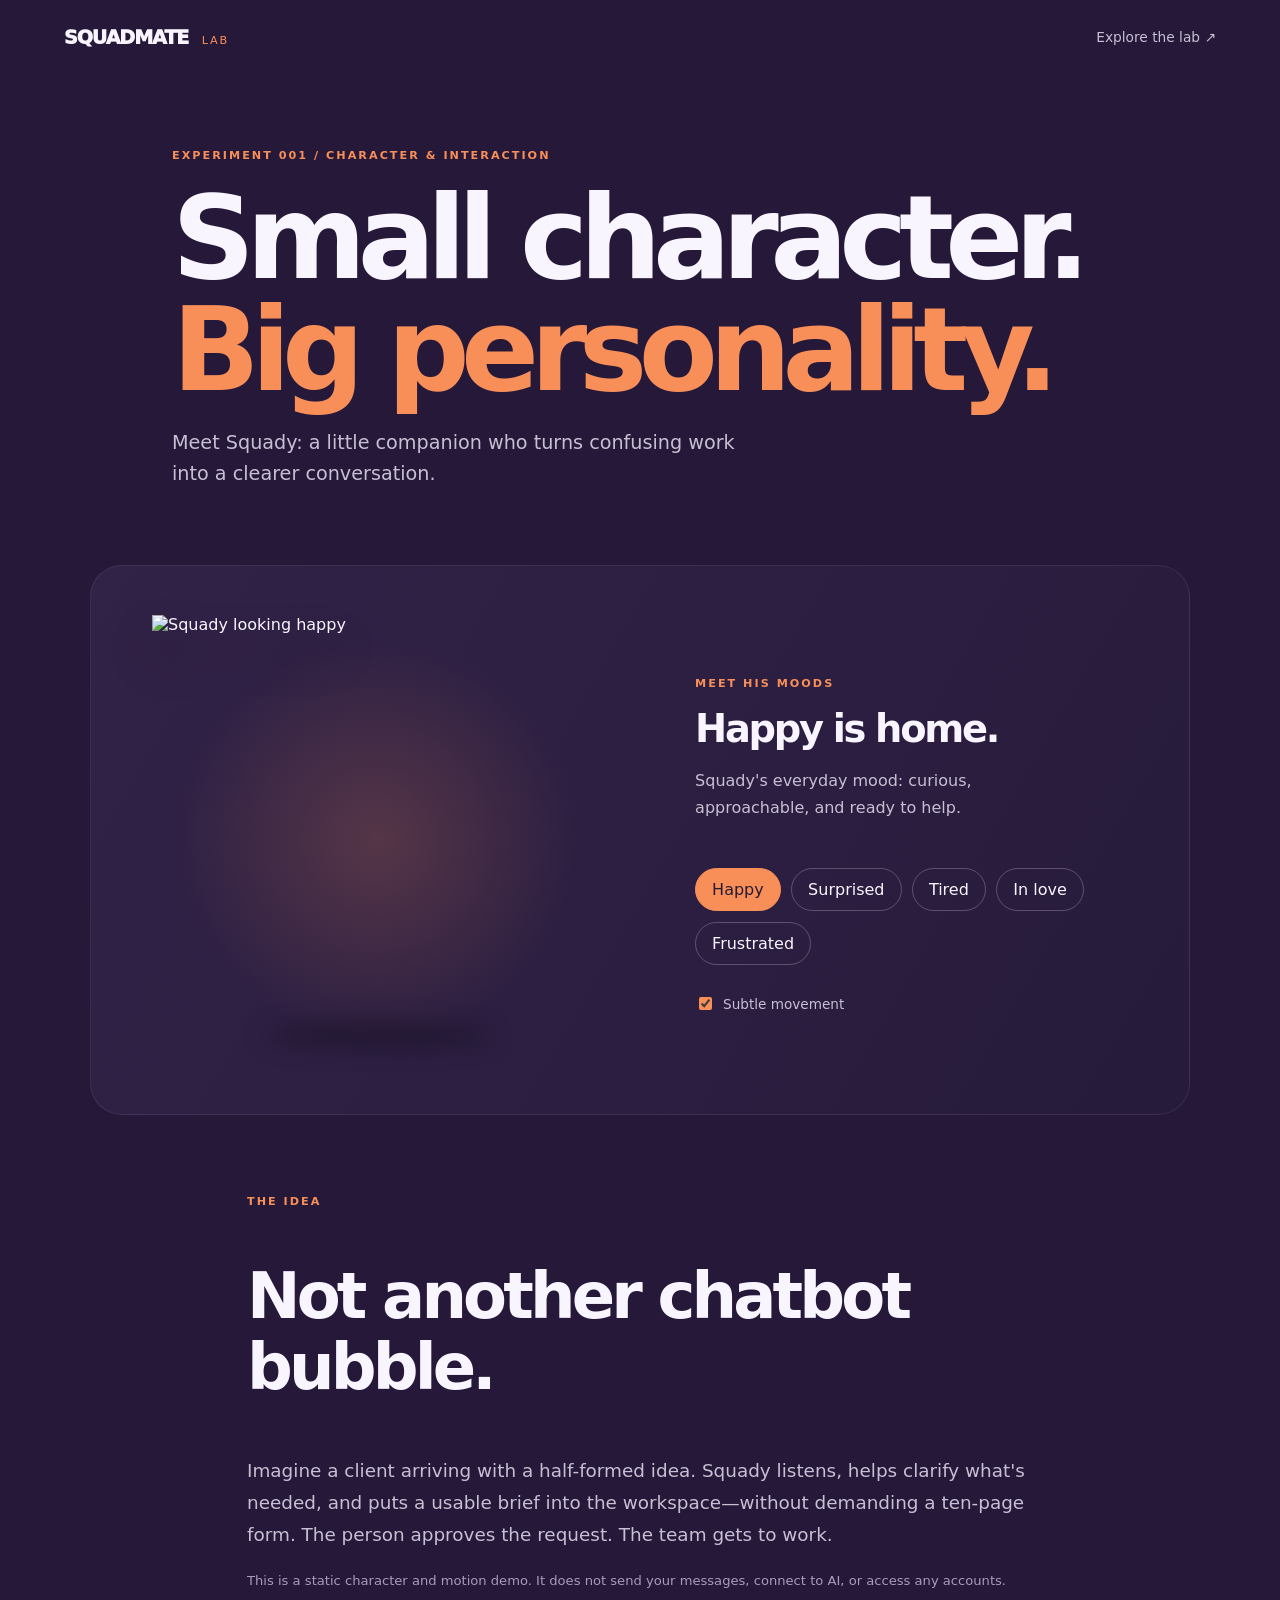
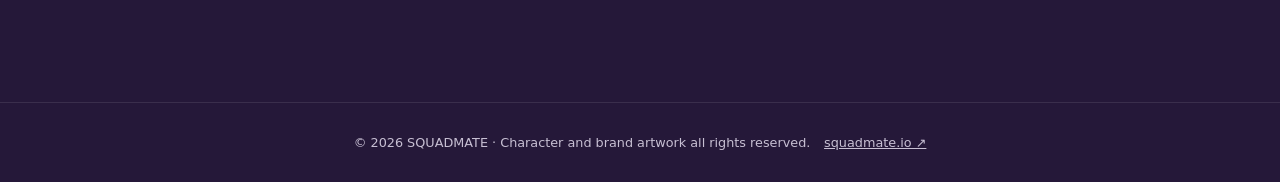
==== index.html @ f9e420e9 "Add files via upload" ====
<!doctype html>
<html lang="en">
<head>
  <meta charset="utf-8" />
  <meta name="viewport" content="width=device-width, initial-scale=1" />
  <meta name="theme-color" content="#251839" />
  <meta name="description" content="Meet Squady: a tiny companion for big ideas. A public interaction and character-mood experiment from SQUADMATE." />
  <title>Squady Lab · A tiny companion for big ideas</title>
  <link rel="stylesheet" href="styles.css" />
  <script src="main.js" defer></script>
</head>
<body>
  <header class="site-header"><a class="brand" href="https://squadmate.io" rel="noopener noreferrer">SQUADMATE <span>LAB</span></a><a class="back" href="https://github.com/itsevawolf/squady-lab">Explore the lab ↗</a></header>
  <main>
    <div class="intro"><p class="eyebrow">EXPERIMENT 001 / CHARACTER & INTERACTION</p><h1>Small character.<br><em>Big personality.</em></h1><p>Meet Squady: a little companion who turns confusing work into a clearer conversation.</p></div>
    <section class="showcase" aria-labelledby="mood-heading">
      <div class="scene"><div class="halo"></div><img id="squady" src="assets/squady-happy.webp" alt="Squady looking happy" width="480" height="480" /><div class="shadow"></div></div>
      <div class="controls"><p class="eyebrow">MEET HIS MOODS</p><h2 id="mood-heading">Happy is home.</h2><p id="mood-description">Squady's everyday mood: curious, approachable, and ready to help.</p>
        <div class="mood-buttons" role="group" aria-label="Choose Squady's mood">
          <button type="button" data-mood="happy" aria-pressed="true">Happy</button><button type="button" data-mood="surprised" aria-pressed="false">Surprised</button><button type="button" data-mood="tired" aria-pressed="false">Tired</button><button type="button" data-mood="in-love" aria-pressed="false">In love</button><button type="button" data-mood="frustrated" aria-pressed="false">Frustrated</button>
        </div>
        <label class="motion"><input id="motion-toggle" type="checkbox" checked /> Subtle movement</label>
      </div>
    </section>
    <section class="story"><p class="eyebrow">THE IDEA</p><h2>Not another chatbot bubble.</h2><p>Imagine a client arriving with a half-formed idea. Squady listens, helps clarify what's needed, and puts a usable brief into the workspace—without demanding a ten-page form. The person approves the request. The team gets to work.</p><p class="fineprint">This is a static character and motion demo. It does not send your messages, connect to AI, or access any accounts.</p></section>
  </main>
  <footer>© 2026 SQUADMATE · Character and brand artwork all rights reserved. <a href="https://squadmate.io">squadmate.io ↗</a></footer>
</body>
</html>
---- styles.css ----
:root{color-scheme:dark;--purple:#251839;--periwinkle:#6667ab;--orange:#f88f58;--ink:#f9f5ff;--soft:#c7bfd3}*{box-sizing:border-box}body{margin:0;background:var(--purple);color:var(--ink);font-family:Inter,ui-sans-serif,system-ui,-apple-system,BlinkMacSystemFont,"Segoe UI",sans-serif}a{color:inherit}button,input{font:inherit}.site-header{display:flex;align-items:center;justify-content:space-between;padding:1.6rem clamp(1.3rem,5vw,5.5rem);gap:1rem}.brand{font-size:1.2rem;font-weight:950;letter-spacing:-.06em;text-decoration:none}.brand span{font-weight:500;font-size:.7rem;letter-spacing:.16em;color:var(--orange);margin-left:.5rem}.back{font-size:.86rem;color:var(--soft);text-decoration:none}.intro{max-width:1000px;margin:auto;padding:4rem 2rem 3.5rem}.eyebrow{font-size:.7rem;letter-spacing:.18em;font-weight:800;color:var(--orange)}h1{font-size:clamp(3.3rem,9vw,7.2rem);line-height:.98;letter-spacing:-.075em;margin:1.2rem 0}h1 em{font-style:normal;color:var(--orange)}.intro>p:last-child{font-size:clamp(1rem,2vw,1.2rem);max-width:590px;line-height:1.65;color:var(--soft)}.showcase{max-width:1100px;margin:0 auto 5rem;padding:1.5rem 2rem;display:grid;grid-template-columns:1.1fr 1fr;align-items:center;gap:4rem;background:linear-gradient(120deg,#312247,#271b3b);border:1px solid #ffffff14;border-radius:32px}.scene{position:relative;min-height:500px;display:grid;place-items:center;isolation:isolate}.halo{position:absolute;width:min(80%,460px);aspect-ratio:1;border-radius:50%;background:radial-gradient(circle,#f88f5832,transparent 70%)}.scene img{position:relative;width:min(100%,450px);height:auto;object-fit:contain;animation:float 5s ease-in-out infinite;filter:drop-shadow(0 25px 22px #0005)}.scene .shadow{position:absolute;bottom:9%;width:45%;height:20px;border-radius:50%;background:#0005;filter:blur(12px);z-index:-1}.controls{padding:1rem 1rem 1rem 0}.controls h2{font-size:clamp(2.1rem,3vw,3.5rem);letter-spacing:-.06em;margin:1rem 0}.controls>p:nth-of-type(2){line-height:1.7;color:var(--soft);max-width:390px;min-height:4.5rem}.mood-buttons{display:flex;flex-wrap:wrap;gap:.65rem;margin:1.8rem 0}.mood-buttons button{border:1px solid #aaa0ba66;background:transparent;border-radius:100px;padding:.7rem 1rem;color:var(--ink);cursor:pointer}.mood-buttons button:hover,.mood-buttons button[aria-pressed=true]{background:var(--orange);border-color:var(--orange);color:#261a32}.mood-buttons button:focus-visible,.motion input:focus-visible,a:focus-visible{outline:3px solid var(--orange);outline-offset:3px}.motion{font-size:.85rem;color:var(--soft);display:inline-flex;align-items:center;gap:.5rem;cursor:pointer}.motion input{accent-color:var(--orange)}.story{max-width:850px;margin:0 auto;padding:0 2rem 6rem}.story h2{font-size:clamp(2.5rem,5vw,4rem);letter-spacing:-.06em;line-height:1.1}.story>p:not(.eyebrow){font-size:1.15rem;line-height:1.75;color:var(--soft)}.story p.fineprint{font-size:.82rem;color:#a79cba}footer{padding:2rem;text-align:center;border-top:1px solid #ffffff18;color:var(--soft);font-size:.8rem}footer a{margin-left:.6rem}@keyframes float{0%,100%{transform:translateY(0) rotate(-1deg)}50%{transform:translateY(-8px) rotate(1deg)}}body.motion-off .scene img{animation:none}@media(prefers-reduced-motion:reduce){.scene img{animation:none!important;transform:none!important}}@media(max-width:820px){.intro{padding-top:2rem}.showcase{margin:0 1rem 4rem;grid-template-columns:1fr;gap:0}.scene{min-height:340px}.scene img{max-height:340px}.controls{padding:1rem}.controls>p:nth-of-type(2){min-height:0}}
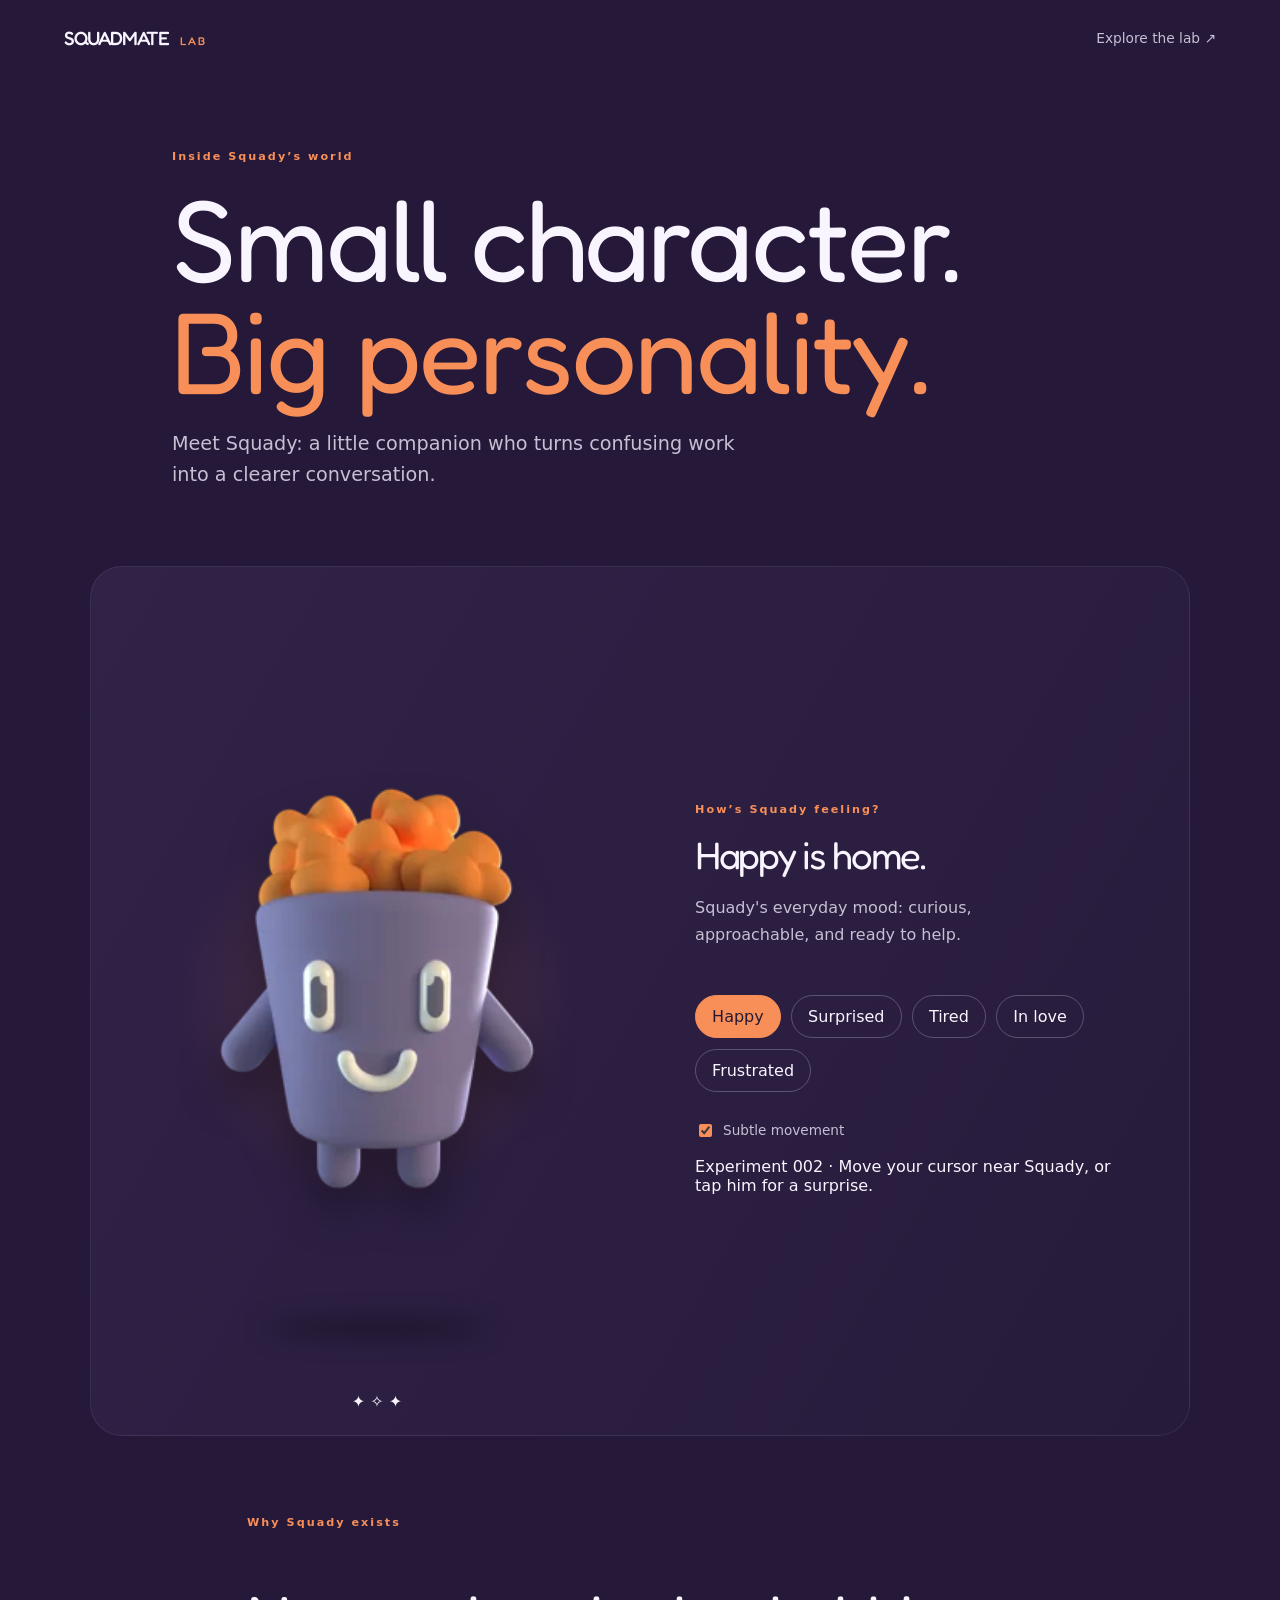
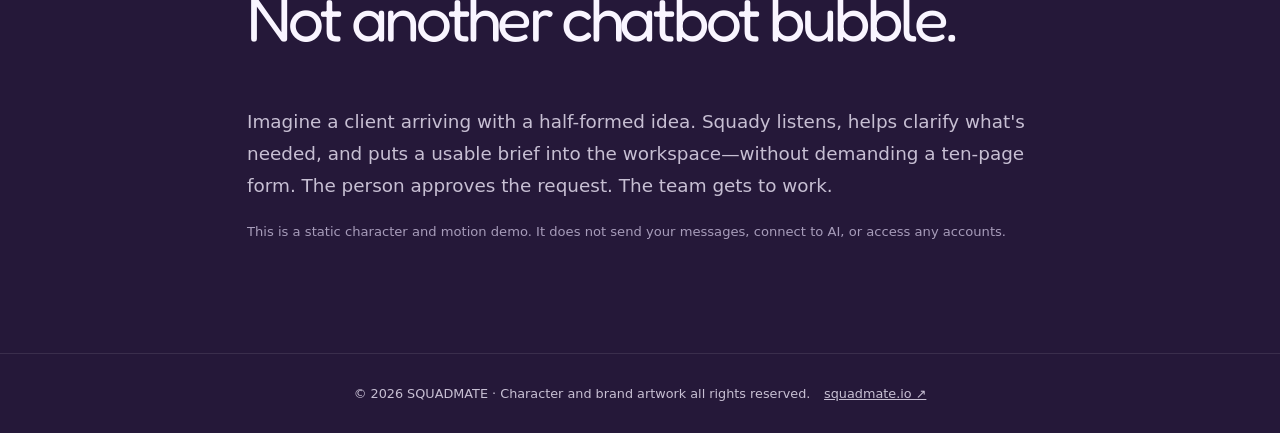
==== commit 989c737e: "Experiment 002 Squady Reacts: index.html" ====
--- a/index.html
+++ b/index.html
@@ -12,17 +12,17 @@
 <body>
   <header class="site-header"><a class="brand" href="https://squadmate.io" rel="noopener noreferrer">SQUADMATE <span>LAB</span></a><a class="back" href="https://github.com/itsevawolf/squady-lab">Explore the lab ↗</a></header>
   <main>
-    <div class="intro"><p class="eyebrow">EXPERIMENT 001 / CHARACTER & INTERACTION</p><h1>Small character.<br><em>Big personality.</em></h1><p>Meet Squady: a little companion who turns confusing work into a clearer conversation.</p></div>
+    <div class="intro"><p class="eyebrow">Inside Squady’s world</p><h1>Small character.<br><em>Big personality.</em></h1><p>Meet Squady: a little companion who turns confusing work into a clearer conversation.</p></div>
     <section class="showcase" aria-labelledby="mood-heading">
-      <div class="scene"><div class="halo"></div><img id="squady" src="assets/squady-happy.webp" alt="Squady looking happy" width="480" height="480" /><div class="shadow"></div></div>
-      <div class="controls"><p class="eyebrow">MEET HIS MOODS</p><h2 id="mood-heading">Happy is home.</h2><p id="mood-description">Squady's everyday mood: curious, approachable, and ready to help.</p>
+      <div class="scene" id="squady-scene"><div class="halo"></div><img id="squady" src="assets/squady-happy.webp" alt="Squady looking happy" width="480" height="480" /><div class="shadow"></div><div class="sparkles" aria-hidden="true">✦ ✧ ✦</div></div>
+      <div class="controls"><p class="eyebrow">How’s Squady feeling?</p><h2 id="mood-heading">Happy is home.</h2><p id="mood-description">Squady's everyday mood: curious, approachable, and ready to help.</p>
         <div class="mood-buttons" role="group" aria-label="Choose Squady's mood">
           <button type="button" data-mood="happy" aria-pressed="true">Happy</button><button type="button" data-mood="surprised" aria-pressed="false">Surprised</button><button type="button" data-mood="tired" aria-pressed="false">Tired</button><button type="button" data-mood="in-love" aria-pressed="false">In love</button><button type="button" data-mood="frustrated" aria-pressed="false">Frustrated</button>
         </div>
-        <label class="motion"><input id="motion-toggle" type="checkbox" checked /> Subtle movement</label>
+        <label class="motion"><input id="motion-toggle" type="checkbox" checked /> Subtle movement</label><p class="play-hint">Experiment 002 · Move your cursor near Squady, or tap him for a surprise.</p><p class="reaction-message" id="reaction-message" aria-live="polite"></p>
       </div>
     </section>
-    <section class="story"><p class="eyebrow">THE IDEA</p><h2>Not another chatbot bubble.</h2><p>Imagine a client arriving with a half-formed idea. Squady listens, helps clarify what's needed, and puts a usable brief into the workspace—without demanding a ten-page form. The person approves the request. The team gets to work.</p><p class="fineprint">This is a static character and motion demo. It does not send your messages, connect to AI, or access any accounts.</p></section>
+    <section class="story"><p class="eyebrow">Why Squady exists</p><h2>Not another chatbot bubble.</h2><p>Imagine a client arriving with a half-formed idea. Squady listens, helps clarify what's needed, and puts a usable brief into the workspace—without demanding a ten-page form. The person approves the request. The team gets to work.</p><p class="fineprint">This is a static character and motion demo. It does not send your messages, connect to AI, or access any accounts.</p></section>
   </main>
   <footer>© 2026 SQUADMATE · Character and brand artwork all rights reserved. <a href="https://squadmate.io">squadmate.io ↗</a></footer>
 </body>
--- a/styles.css
+++ b/styles.css
@@ -1 +1,14 @@
+@import url('https://fonts.googleapis.com/css2?family=DM+Sans:wght@400;500;600;700&family=Fredoka:wght@300;400;500;600&display=swap');
+
 :root{color-scheme:dark;--purple:#251839;--periwinkle:#6667ab;--orange:#f88f58;--ink:#f9f5ff;--soft:#c7bfd3}*{box-sizing:border-box}body{margin:0;background:var(--purple);color:var(--ink);font-family:Inter,ui-sans-serif,system-ui,-apple-system,BlinkMacSystemFont,"Segoe UI",sans-serif}a{color:inherit}button,input{font:inherit}.site-header{display:flex;align-items:center;justify-content:space-between;padding:1.6rem clamp(1.3rem,5vw,5.5rem);gap:1rem}.brand{font-size:1.2rem;font-weight:950;letter-spacing:-.06em;text-decoration:none}.brand span{font-weight:500;font-size:.7rem;letter-spacing:.16em;color:var(--orange);margin-left:.5rem}.back{font-size:.86rem;color:var(--soft);text-decoration:none}.intro{max-width:1000px;margin:auto;padding:4rem 2rem 3.5rem}.eyebrow{font-size:.7rem;letter-spacing:.18em;font-weight:800;color:var(--orange)}h1{font-size:clamp(3.3rem,9vw,7.2rem);line-height:.98;letter-spacing:-.075em;margin:1.2rem 0}h1 em{font-style:normal;color:var(--orange)}.intro>p:last-child{font-size:clamp(1rem,2vw,1.2rem);max-width:590px;line-height:1.65;color:var(--soft)}.showcase{max-width:1100px;margin:0 auto 5rem;padding:1.5rem 2rem;display:grid;grid-template-columns:1.1fr 1fr;align-items:center;gap:4rem;background:linear-gradient(120deg,#312247,#271b3b);border:1px solid #ffffff14;border-radius:32px}.scene{position:relative;min-height:500px;display:grid;place-items:center;isolation:isolate}.halo{position:absolute;width:min(80%,460px);aspect-ratio:1;border-radius:50%;background:radial-gradient(circle,#f88f5832,transparent 70%)}.scene img{position:relative;width:min(100%,450px);height:auto;object-fit:contain;animation:float 5s ease-in-out infinite;filter:drop-shadow(0 25px 22px #0005)}.scene .shadow{position:absolute;bottom:9%;width:45%;height:20px;border-radius:50%;background:#0005;filter:blur(12px);z-index:-1}.controls{padding:1rem 1rem 1rem 0}.controls h2{font-size:clamp(2.1rem,3vw,3.5rem);letter-spacing:-.06em;margin:1rem 0}.controls>p:nth-of-type(2){line-height:1.7;color:var(--soft);max-width:390px;min-height:4.5rem}.mood-buttons{display:flex;flex-wrap:wrap;gap:.65rem;margin:1.8rem 0}.mood-buttons button{border:1px solid #aaa0ba66;background:transparent;border-radius:100px;padding:.7rem 1rem;color:var(--ink);cursor:pointer}.mood-buttons button:hover,.mood-buttons button[aria-pressed=true]{background:var(--orange);border-color:var(--orange);color:#261a32}.mood-buttons button:focus-visible,.motion input:focus-visible,a:focus-visible{outline:3px solid var(--orange);outline-offset:3px}.motion{font-size:.85rem;color:var(--soft);display:inline-flex;align-items:center;gap:.5rem;cursor:pointer}.motion input{accent-color:var(--orange)}.story{max-width:850px;margin:0 auto;padding:0 2rem 6rem}.story h2{font-size:clamp(2.5rem,5vw,4rem);letter-spacing:-.06em;line-height:1.1}.story>p:not(.eyebrow){font-size:1.15rem;line-height:1.75;color:var(--soft)}.story p.fineprint{font-size:.82rem;color:#a79cba}footer{padding:2rem;text-align:center;border-top:1px solid #ffffff18;color:var(--soft);font-size:.8rem}footer a{margin-left:.6rem}@keyframes float{0%,100%{transform:translateY(0) rotate(-1deg)}50%{transform:translateY(-8px) rotate(1deg)}}body.motion-off .scene img{animation:none}@media(prefers-reduced-motion:reduce){.scene img{animation:none!important;transform:none!important}}@media(max-width:820px){.intro{padding-top:2rem}.showcase{margin:0 1rem 4rem;grid-template-columns:1fr;gap:0}.scene{min-height:340px}.scene img{max-height:340px}.controls{padding:1rem}.controls>p:nth-of-type(2){min-height:0}}
+
+h1, h2 {
+  font-family: 'Fredoka', sans-serif;
+  font-weight: 400;
+  letter-spacing: -0.02em;
+}
+
+.brand {
+  font-family: 'Fredoka', sans-serif;
+  font-weight: 500;
+}
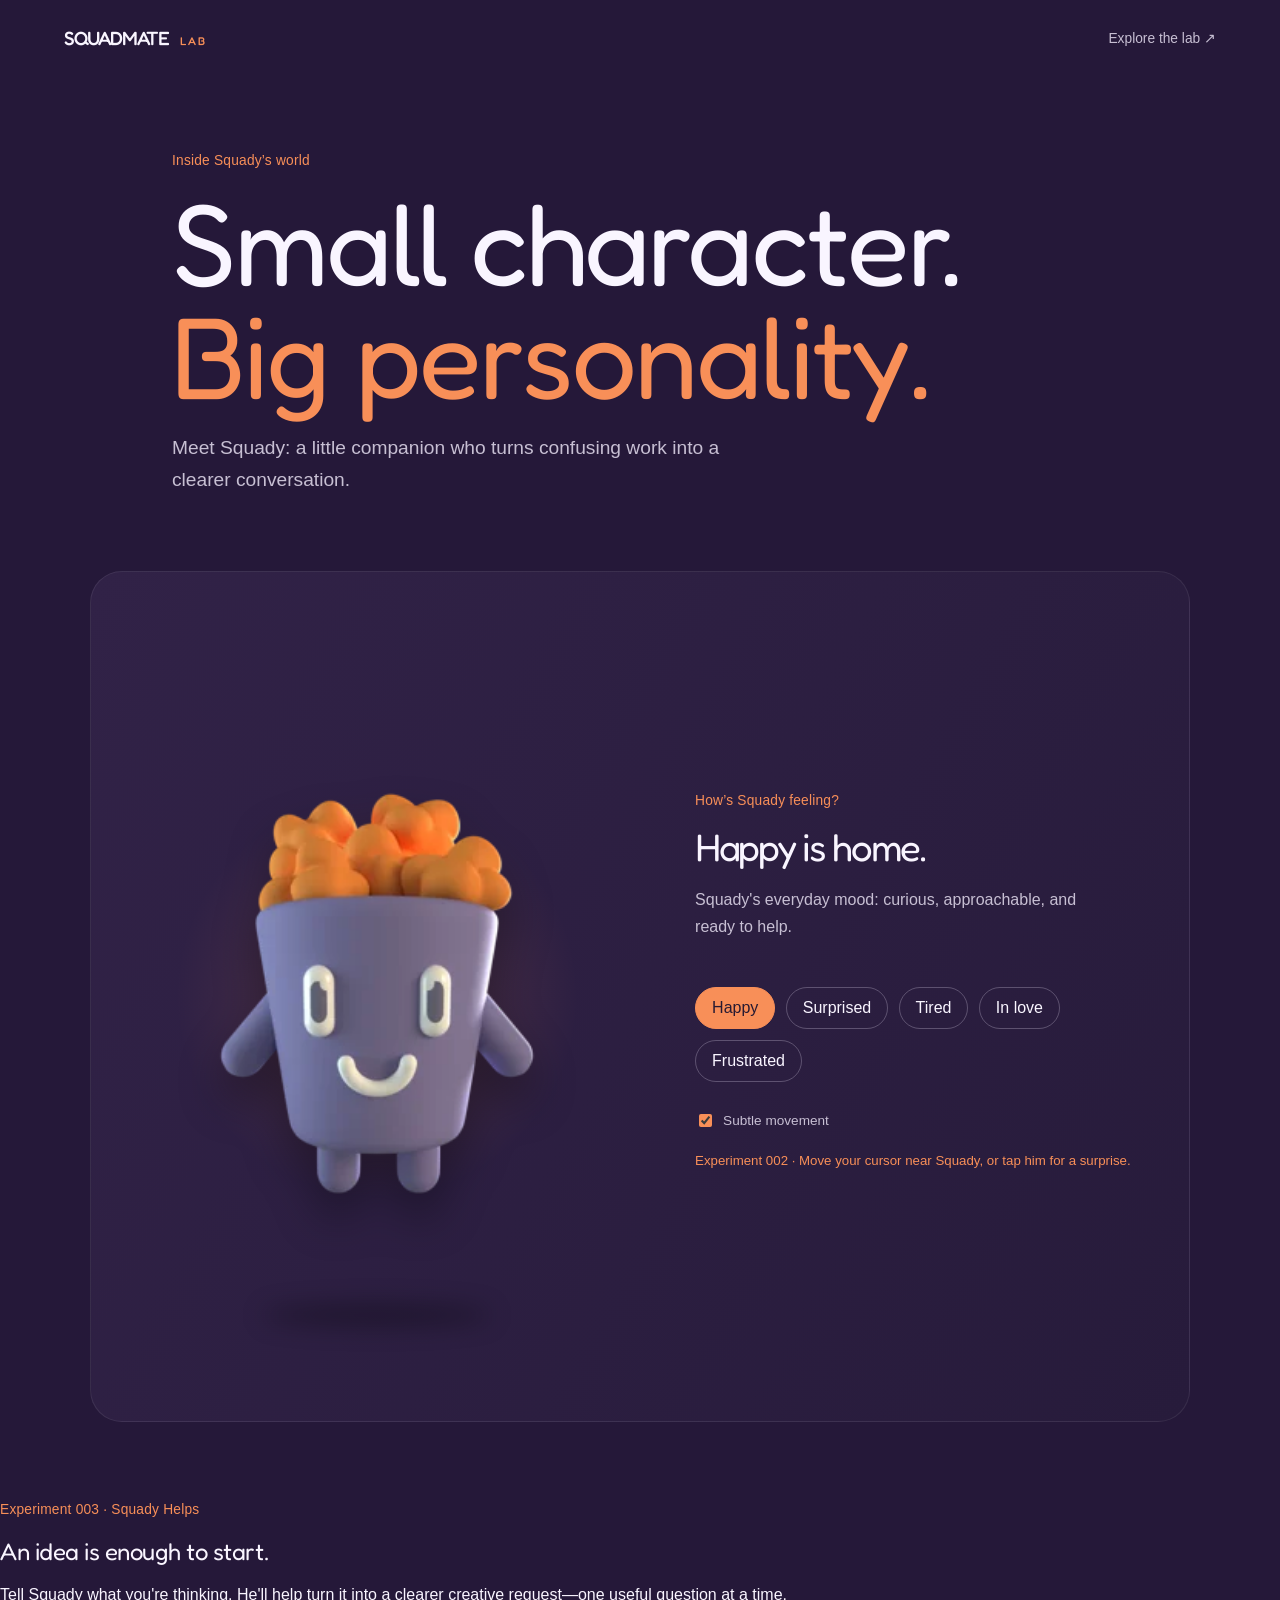
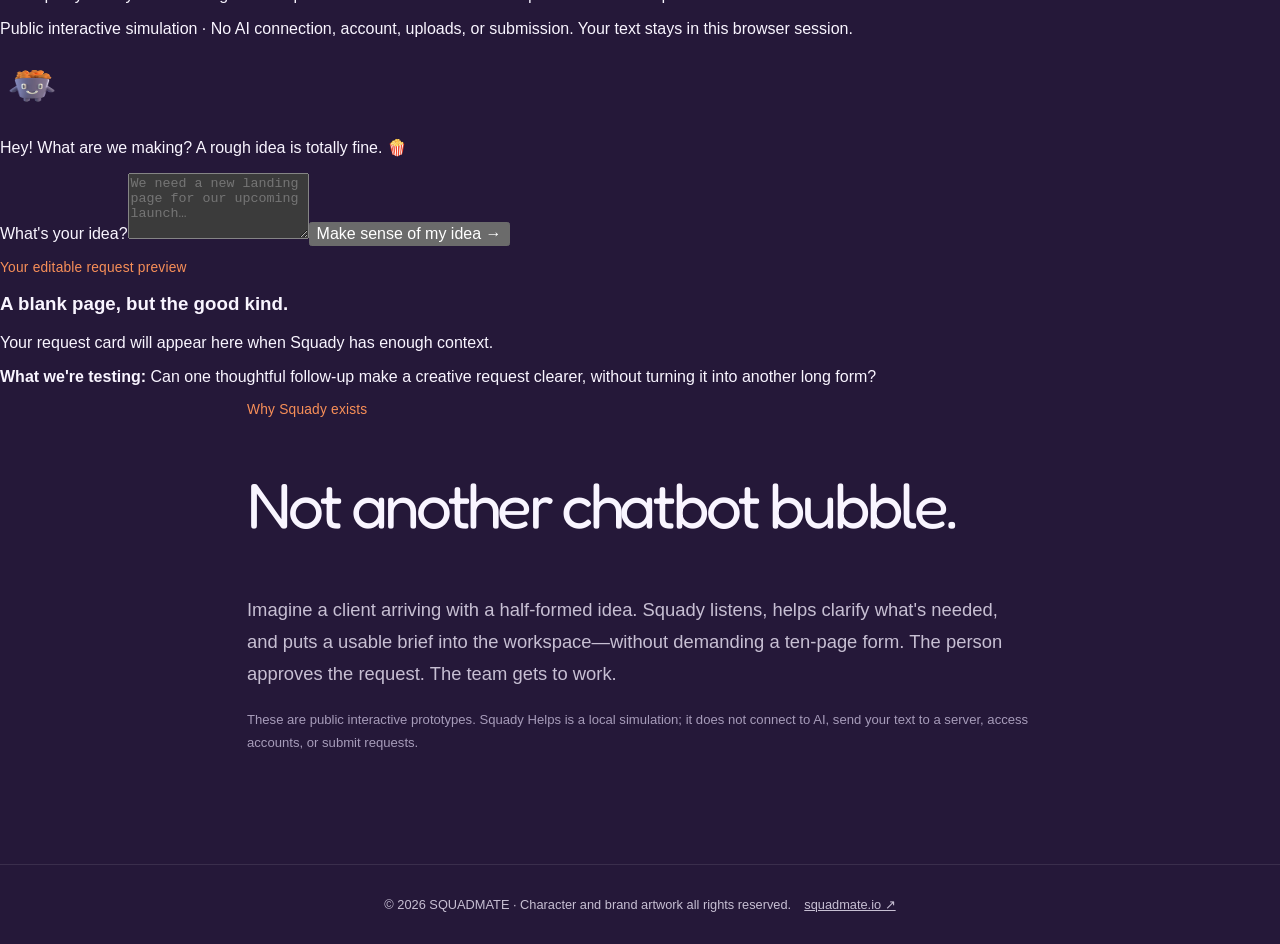
==== commit f85b9570: "Add Experiment 003 Squady Helps interactive local brief simulator" ====
--- a/index.html
+++ b/index.html
@@ -22,7 +22,16 @@
         <label class="motion"><input id="motion-toggle" type="checkbox" checked /> Subtle movement</label><p class="play-hint">Experiment 002 · Move your cursor near Squady, or tap him for a surprise.</p><p class="reaction-message" id="reaction-message" aria-live="polite"></p>
       </div>
     </section>
-    <section class="story"><p class="eyebrow">Why Squady exists</p><h2>Not another chatbot bubble.</h2><p>Imagine a client arriving with a half-formed idea. Squady listens, helps clarify what's needed, and puts a usable brief into the workspace—without demanding a ten-page form. The person approves the request. The team gets to work.</p><p class="fineprint">This is a static character and motion demo. It does not send your messages, connect to AI, or access any accounts.</p></section>
+<section class="brief-lab" id="squady-helps" aria-labelledby="brief-title">
+  <div class="brief-header"><p class="eyebrow">Experiment 003 · Squady Helps</p><h2 id="brief-title">An idea is enough to start.</h2><p>Tell Squady what you're thinking. He'll help turn it into a clearer creative request—one useful question at a time.</p><p class="demo-note">Public interactive simulation · No AI connection, account, uploads, or submission. Your text stays in this browser session.</p></div>
+  <div class="brief-layout"><div class="brief-chat"><div class="squady-message"><img src="assets/squady-happy.webp" width="64" height="64" alt="" /><p>Hey! What are we making? A rough idea is totally fine. 🍿</p></div>
+  <form id="idea-form"><label for="idea-input">What's your idea?</label><textarea id="idea-input" maxlength="800" rows="4" placeholder="We need a new landing page for our upcoming launch…" required></textarea><button class="primary-action" type="submit">Make sense of my idea →</button></form>
+  <div id="followup-step" hidden><div class="squady-message"><img src="assets/squady-surprised.webp" width="64" height="64" alt="" /><p id="followup-question"></p></div><form id="detail-form"><label for="detail-input">Your answer (optional)</label><textarea id="detail-input" maxlength="500" rows="3" placeholder="A little context goes a long way…"></textarea><button class="primary-action" type="submit">Preview my brief →</button></form></div>
+  <button id="reset-brief" class="reset-brief" type="button" hidden>↺ Start with a new idea</button></div>
+  <div class="brief-preview" aria-live="polite"><p class="eyebrow">Your editable request preview</p><div id="preview-empty"><h3>A blank page, but the good kind.</h3><p>Your request card will appear here when Squady has enough context.</p></div><form id="preview-form" hidden><label for="brief-name">Request title</label><input id="brief-name" maxlength="120" required /><label for="brief-type">Likely workstream</label><select id="brief-type"><option>Website / digital experience</option><option>Branding / identity</option><option>Creative / content</option><option>Growth / strategy</option><option>Other / let's figure it out</option></select><label for="brief-goal">What you're trying to do</label><textarea id="brief-goal" rows="4" maxlength="1200"></textarea><label for="brief-context">Helpful context</label><textarea id="brief-context" rows="3" maxlength="800"></textarea><div class="preview-status">Draft only · Not submitted · No credits charged</div><button class="secondary-action" id="copy-brief" type="button">Copy my draft</button><p id="copy-status" role="status"></p></form></div></div>
+  <p class="lab-learning"><strong>What we're testing:</strong> Can one thoughtful follow-up make a creative request clearer, without turning it into another long form?</p>
+</section>
+    <section class="story"><p class="eyebrow">Why Squady exists</p><h2>Not another chatbot bubble.</h2><p>Imagine a client arriving with a half-formed idea. Squady listens, helps clarify what's needed, and puts a usable brief into the workspace—without demanding a ten-page form. The person approves the request. The team gets to work.</p><p class="fineprint">These are public interactive prototypes. Squady Helps is a local simulation; it does not connect to AI, send your text to a server, access accounts, or submit requests.</p></section>
   </main>
   <footer>© 2026 SQUADMATE · Character and brand artwork all rights reserved. <a href="https://squadmate.io">squadmate.io ↗</a></footer>
 </body>
--- a/styles.css
+++ b/styles.css
@@ -12,3 +12,21 @@
   font-family: 'Fredoka', sans-serif;
   font-weight: 500;
 }
+
+/* Experiment 002 — lightweight interactive personality */
+body{font-family:'DM Sans',sans-serif}
+.eyebrow{font-family:'DM Sans',sans-serif;font-weight:400;letter-spacing:.015em;font-size:.86rem;text-transform:none}
+.scene{cursor:pointer;--look-x:0px;--look-y:0px}
+.scene:focus-visible{outline:3px solid var(--orange);outline-offset:-6px;border-radius:22px}
+.scene img{transform:translate(var(--look-x),var(--look-y));animation:drift 5s ease-in-out infinite;transition:transform .18s ease-out}
+.scene.celebrate img{animation:pop .55s ease-out}
+.sparkles{position:absolute;left:50%;top:10%;transform:translateX(-50%);color:var(--orange);font-size:1.9rem;letter-spacing:1.4rem;opacity:0;pointer-events:none}
+.scene.celebrate .sparkles{animation:twinkle .9s ease-out}
+.play-hint{font-size:.83rem!important;min-height:0!important;color:var(--orange)!important;margin-top:1.4rem}
+.reaction-message{font-size:1rem!important;min-height:1.5rem!important;color:var(--ink)!important;margin:.5rem 0}
+@keyframes drift{0%,100%{translate:0 0}50%{translate:0 -8px}}
+@keyframes pop{0%{scale:1}35%{scale:1.07}70%{scale:.97}100%{scale:1}}
+@keyframes twinkle{10%{opacity:0;translate:0 8px}45%{opacity:1;translate:0 -14px}100%{opacity:0;translate:0 -32px}}
+body.motion-off .scene img{animation:none!important;transform:none!important;translate:0 0}
+body.motion-off .scene .sparkles{animation:none!important}
+@media(prefers-reduced-motion:reduce){.scene img,.scene.celebrate img,.scene.celebrate .sparkles{animation:none!important;transition:none!important;transform:none!important;translate:0 0!important}}
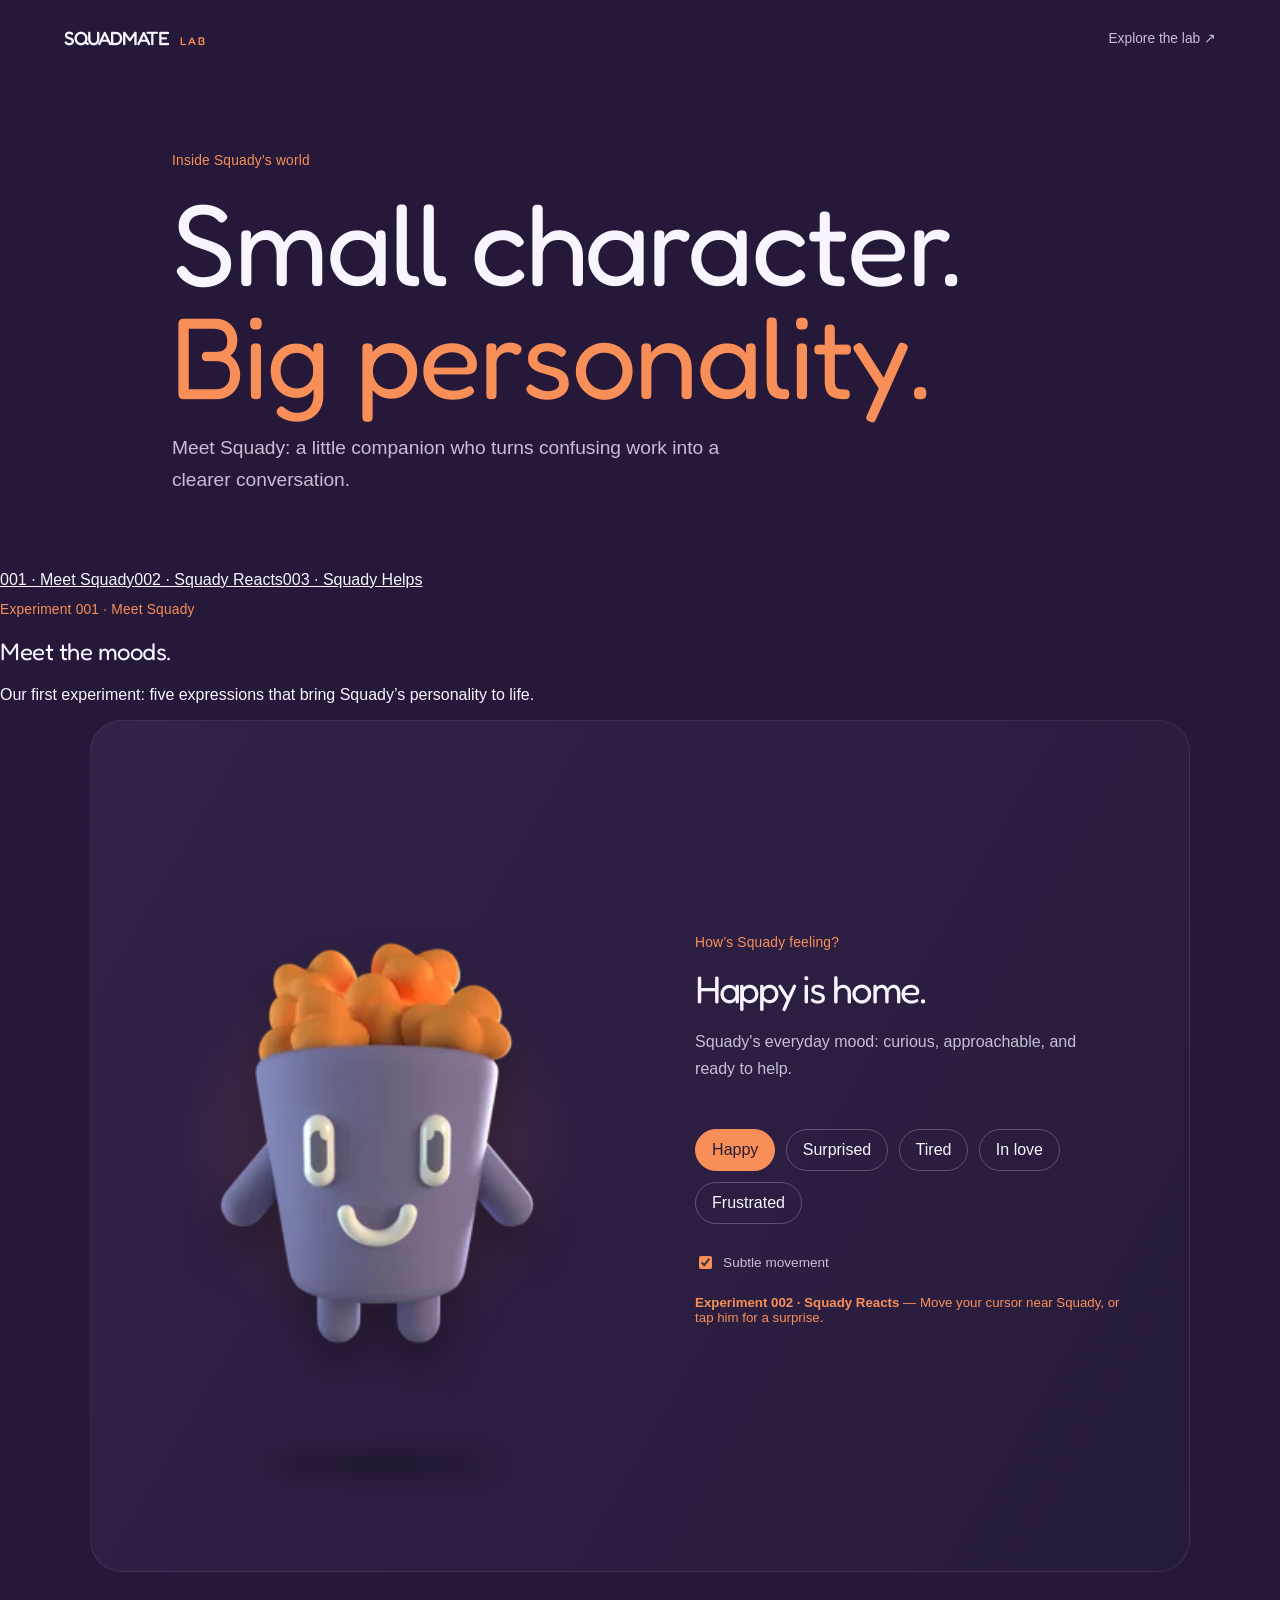
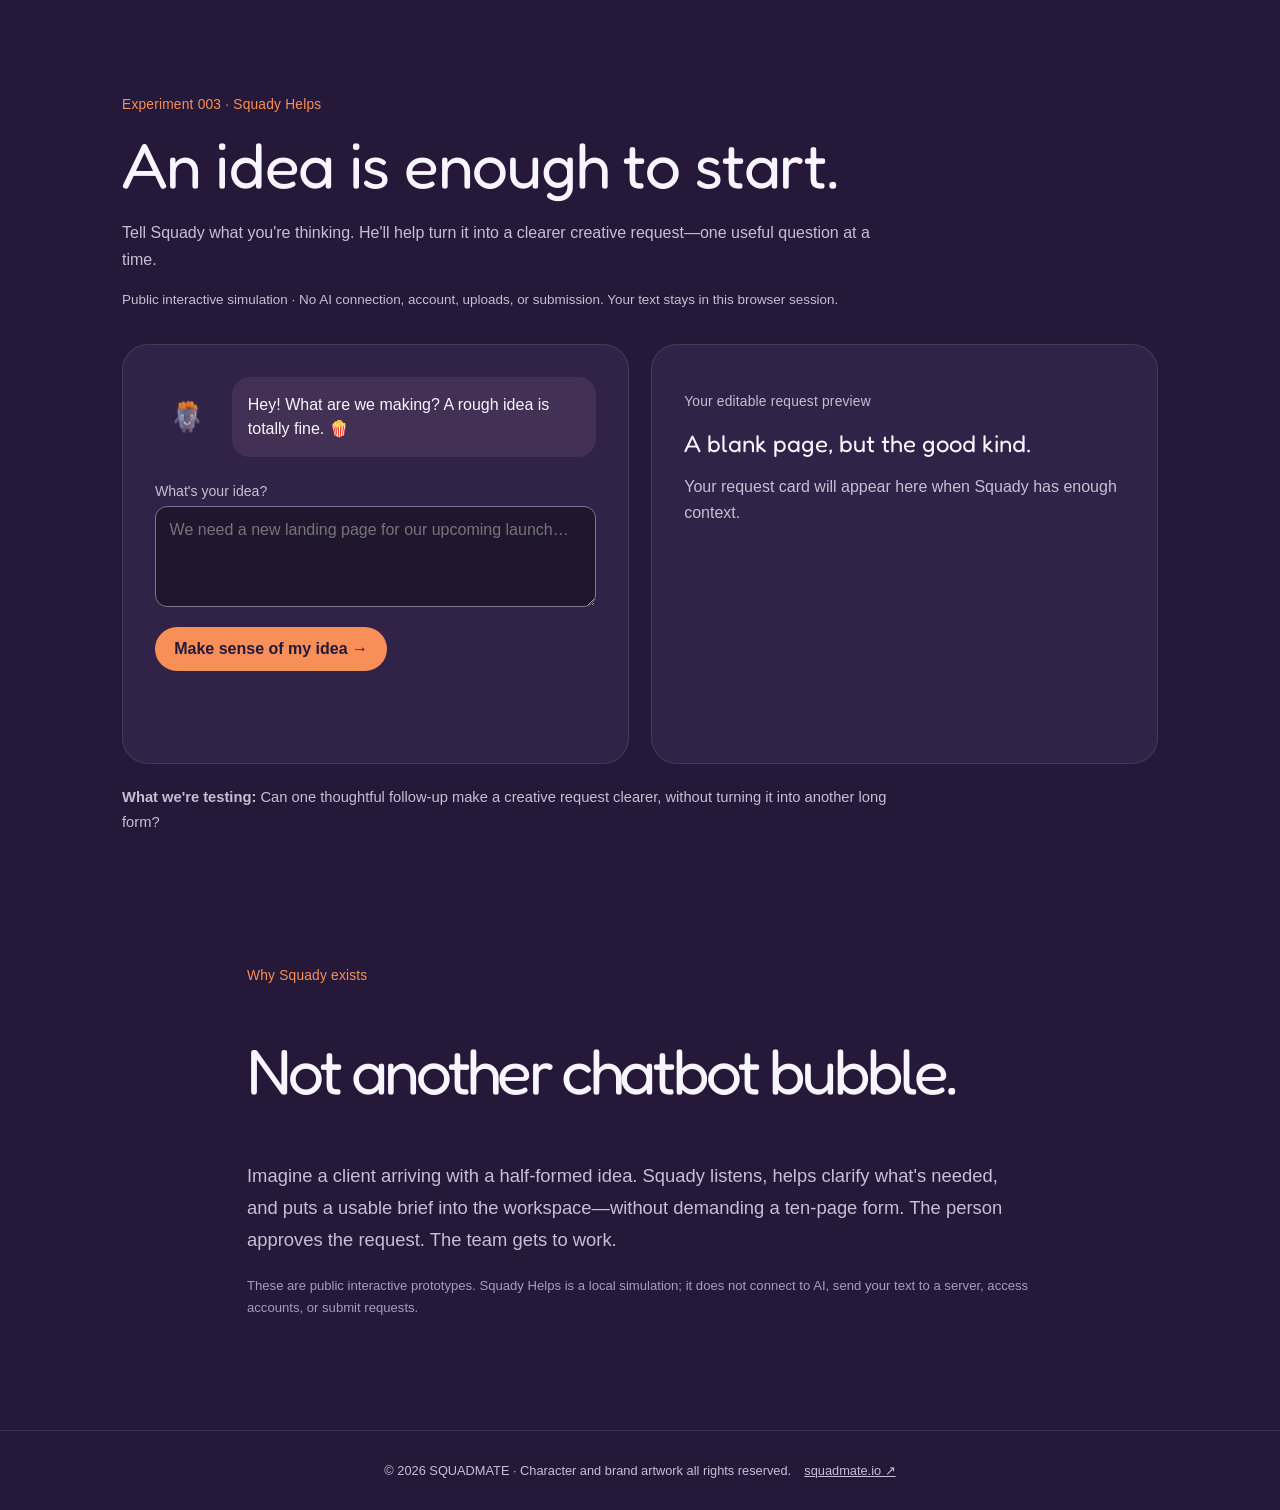
==== commit fd094e97: "Add supplied Squady favicon and restore visible Experiment 001 navigation" ====
--- a/index.html
+++ b/index.html
@@ -6,6 +6,7 @@
   <meta name="theme-color" content="#251839" />
   <meta name="description" content="Meet Squady: a tiny companion for big ideas. A public interaction and character-mood experiment from SQUADMATE." />
   <title>Squady Lab · A tiny companion for big ideas</title>
+  <link rel="icon" type="image/png" href="[data-uri]" />
   <link rel="stylesheet" href="styles.css" />
   <script src="main.js" defer></script>
 </head>
@@ -13,13 +14,15 @@
   <header class="site-header"><a class="brand" href="https://squadmate.io" rel="noopener noreferrer">SQUADMATE <span>LAB</span></a><a class="back" href="https://github.com/itsevawolf/squady-lab">Explore the lab ↗</a></header>
   <main>
     <div class="intro"><p class="eyebrow">Inside Squady’s world</p><h1>Small character.<br><em>Big personality.</em></h1><p>Meet Squady: a little companion who turns confusing work into a clearer conversation.</p></div>
+    <nav class="experiment-nav" aria-label="Explore the experiments"><a href="#experiment-001">001 · Meet Squady</a><a href="#experiment-002">002 · Squady Reacts</a><a href="#squady-helps">003 · Squady Helps</a></nav>
+    <div class="experiment-heading" id="experiment-001"><p class="eyebrow">Experiment 001 · Meet Squady</p><h2>Meet the moods.</h2><p>Our first experiment: five expressions that bring Squady’s personality to life.</p></div>
     <section class="showcase" aria-labelledby="mood-heading">
       <div class="scene" id="squady-scene"><div class="halo"></div><img id="squady" src="assets/squady-happy.webp" alt="Squady looking happy" width="480" height="480" /><div class="shadow"></div><div class="sparkles" aria-hidden="true">✦ ✧ ✦</div></div>
       <div class="controls"><p class="eyebrow">How’s Squady feeling?</p><h2 id="mood-heading">Happy is home.</h2><p id="mood-description">Squady's everyday mood: curious, approachable, and ready to help.</p>
         <div class="mood-buttons" role="group" aria-label="Choose Squady's mood">
           <button type="button" data-mood="happy" aria-pressed="true">Happy</button><button type="button" data-mood="surprised" aria-pressed="false">Surprised</button><button type="button" data-mood="tired" aria-pressed="false">Tired</button><button type="button" data-mood="in-love" aria-pressed="false">In love</button><button type="button" data-mood="frustrated" aria-pressed="false">Frustrated</button>
         </div>
-        <label class="motion"><input id="motion-toggle" type="checkbox" checked /> Subtle movement</label><p class="play-hint">Experiment 002 · Move your cursor near Squady, or tap him for a surprise.</p><p class="reaction-message" id="reaction-message" aria-live="polite"></p>
+        <label class="motion"><input id="motion-toggle" type="checkbox" checked /> Subtle movement</label><p class="play-hint" id="experiment-002"><strong>Experiment 002 · Squady Reacts</strong> — Move your cursor near Squady, or tap him for a surprise.</p><p class="reaction-message" id="reaction-message" aria-live="polite"></p>
       </div>
     </section>
 <section class="brief-lab" id="squady-helps" aria-labelledby="brief-title">
--- a/styles.css
+++ b/styles.css
@@ -30,3 +30,27 @@
 body.motion-off .scene img{animation:none!important;transform:none!important;translate:0 0}
 body.motion-off .scene .sparkles{animation:none!important}
 @media(prefers-reduced-motion:reduce){.scene img,.scene.celebrate img,.scene.celebrate .sparkles{animation:none!important;transition:none!important;transform:none!important;translate:0 0!important}}
+
+/* Experiment 003 · Squady Helps */
+.brief-lab{max-width:1100px;margin:0 auto 5rem;padding:2rem}
+.brief-header{max-width:780px;margin-bottom:2rem}
+.brief-header h2{font-size:clamp(2.4rem,5vw,4.2rem);margin:.8rem 0}
+.brief-header>p:not(.eyebrow){color:var(--soft);line-height:1.7}
+.brief-header .demo-note{font-size:.84rem;color:#f1ae88}
+.brief-layout{display:grid;grid-template-columns:1fr 1fr;gap:1.4rem;align-items:start}
+.brief-chat,.brief-preview{background:#312247;border:1px solid #ffffff1b;border-radius:26px;padding:clamp(1.25rem,3vw,2rem);min-height:420px}
+.squady-message{display:flex;align-items:center;gap:.8rem;margin-bottom:1.6rem}
+.squady-message img{width:64px;height:64px;object-fit:contain;flex-shrink:0}
+.squady-message p{background:#423154;border-radius:18px;padding:1rem;line-height:1.5;margin:0}
+.brief-lab label{display:block;font-size:.88rem;margin:1rem 0 .45rem;color:var(--soft)}
+.brief-lab textarea,.brief-lab input:not([type=checkbox]),.brief-lab select{width:100%;border:1px solid #83718d;background:#20172f;color:#fff;padding:.85rem;border-radius:12px;font:inherit;resize:vertical}
+.brief-lab textarea:focus-visible,.brief-lab input:focus-visible,.brief-lab select:focus-visible{outline:3px solid var(--orange);outline-offset:2px}
+.brief-lab button{cursor:pointer;border-radius:100px;padding:.8rem 1.2rem;font-weight:600}
+.primary-action{border:0;background:var(--orange);color:#251839;margin-top:1rem}
+.secondary-action,.reset-brief{background:none;color:var(--ink);border:1px solid #ffffff66;margin-top:1rem}
+.brief-preview h3{font-family:'Fredoka',sans-serif;font-size:1.5rem;font-weight:400;margin:1rem 0}
+.brief-preview p{color:var(--soft);line-height:1.6}
+.preview-status{margin-top:1.2rem;padding:.7rem;border-radius:10px;background:#ffffff12;color:#e7d9ed;font-size:.85rem}
+.lab-learning{font-size:.92rem;color:var(--soft);max-width:800px;line-height:1.7;margin:1.3rem 0}
+.brief-lab [hidden]{display:none!important}
+@media(max-width:760px){.brief-layout{grid-template-columns:1fr}.brief-lab{padding:1.2rem}.brief-chat,.brief-preview{min-height:0}}
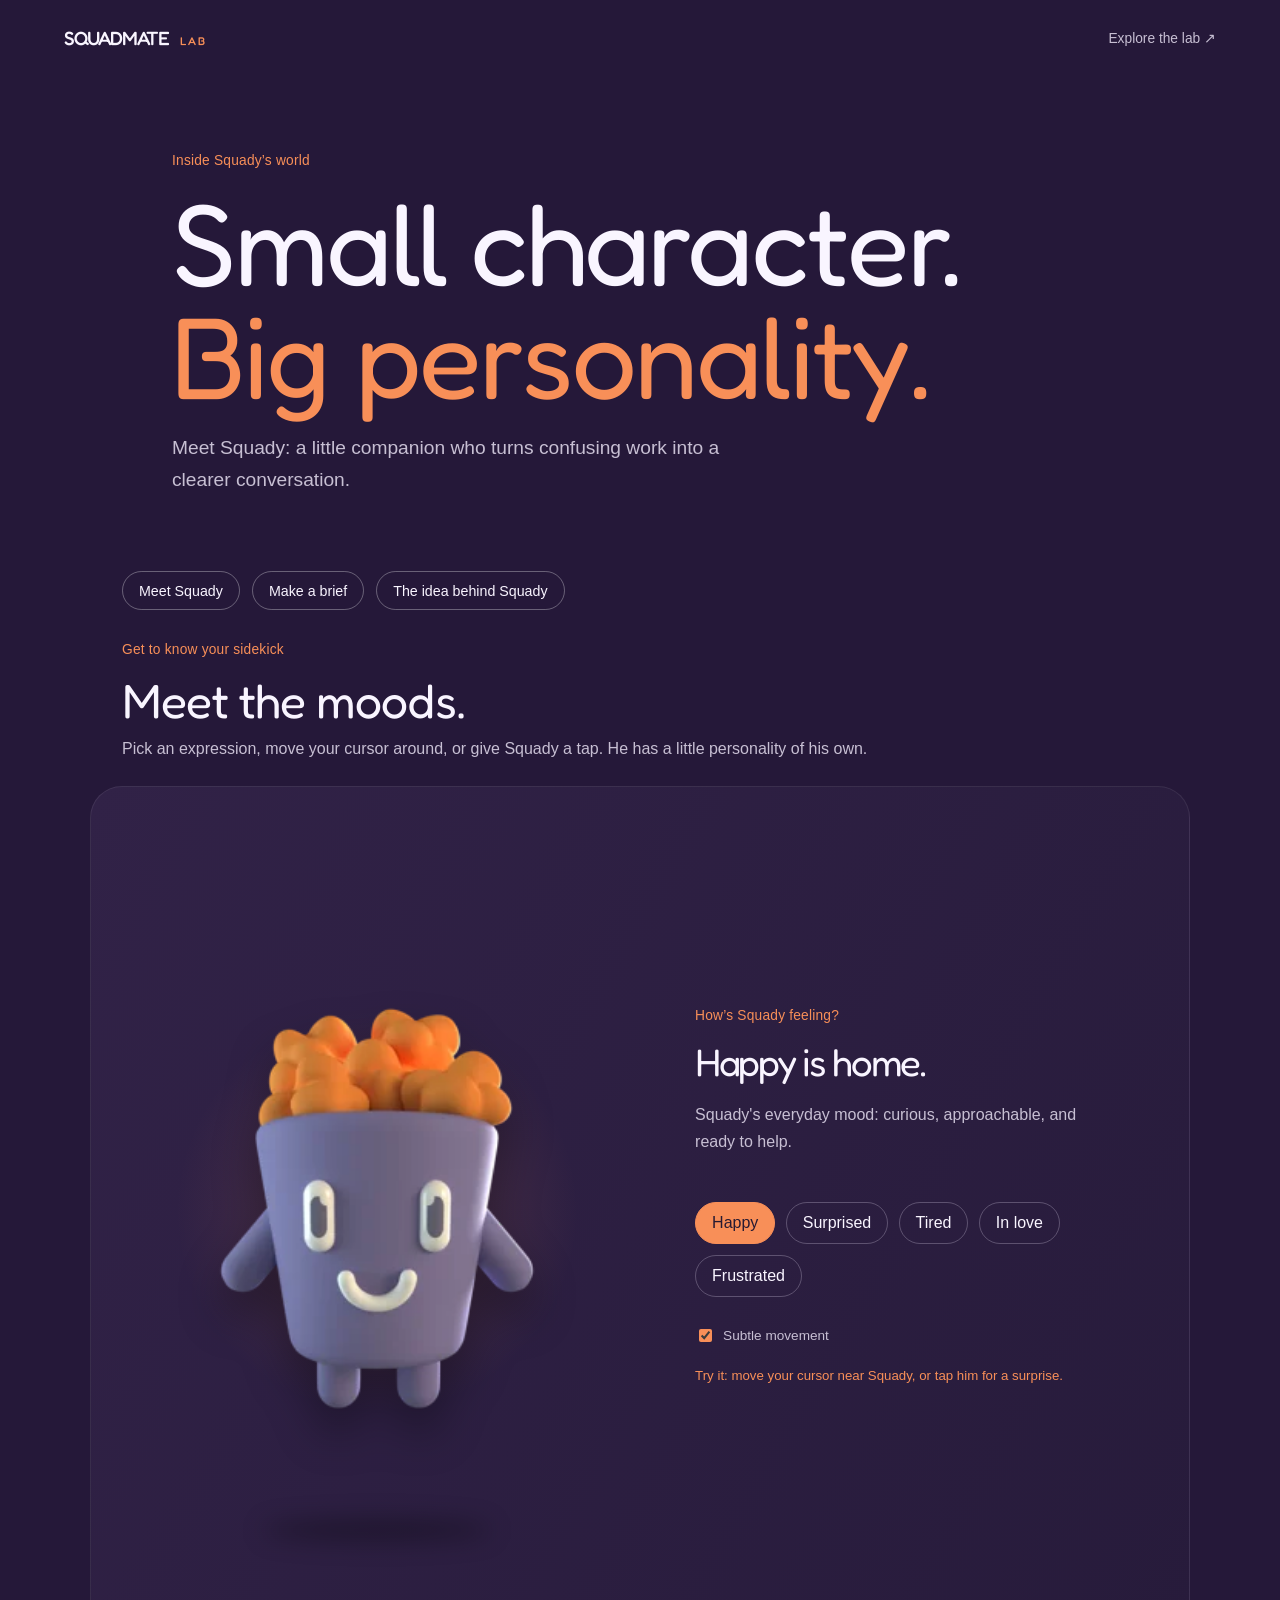
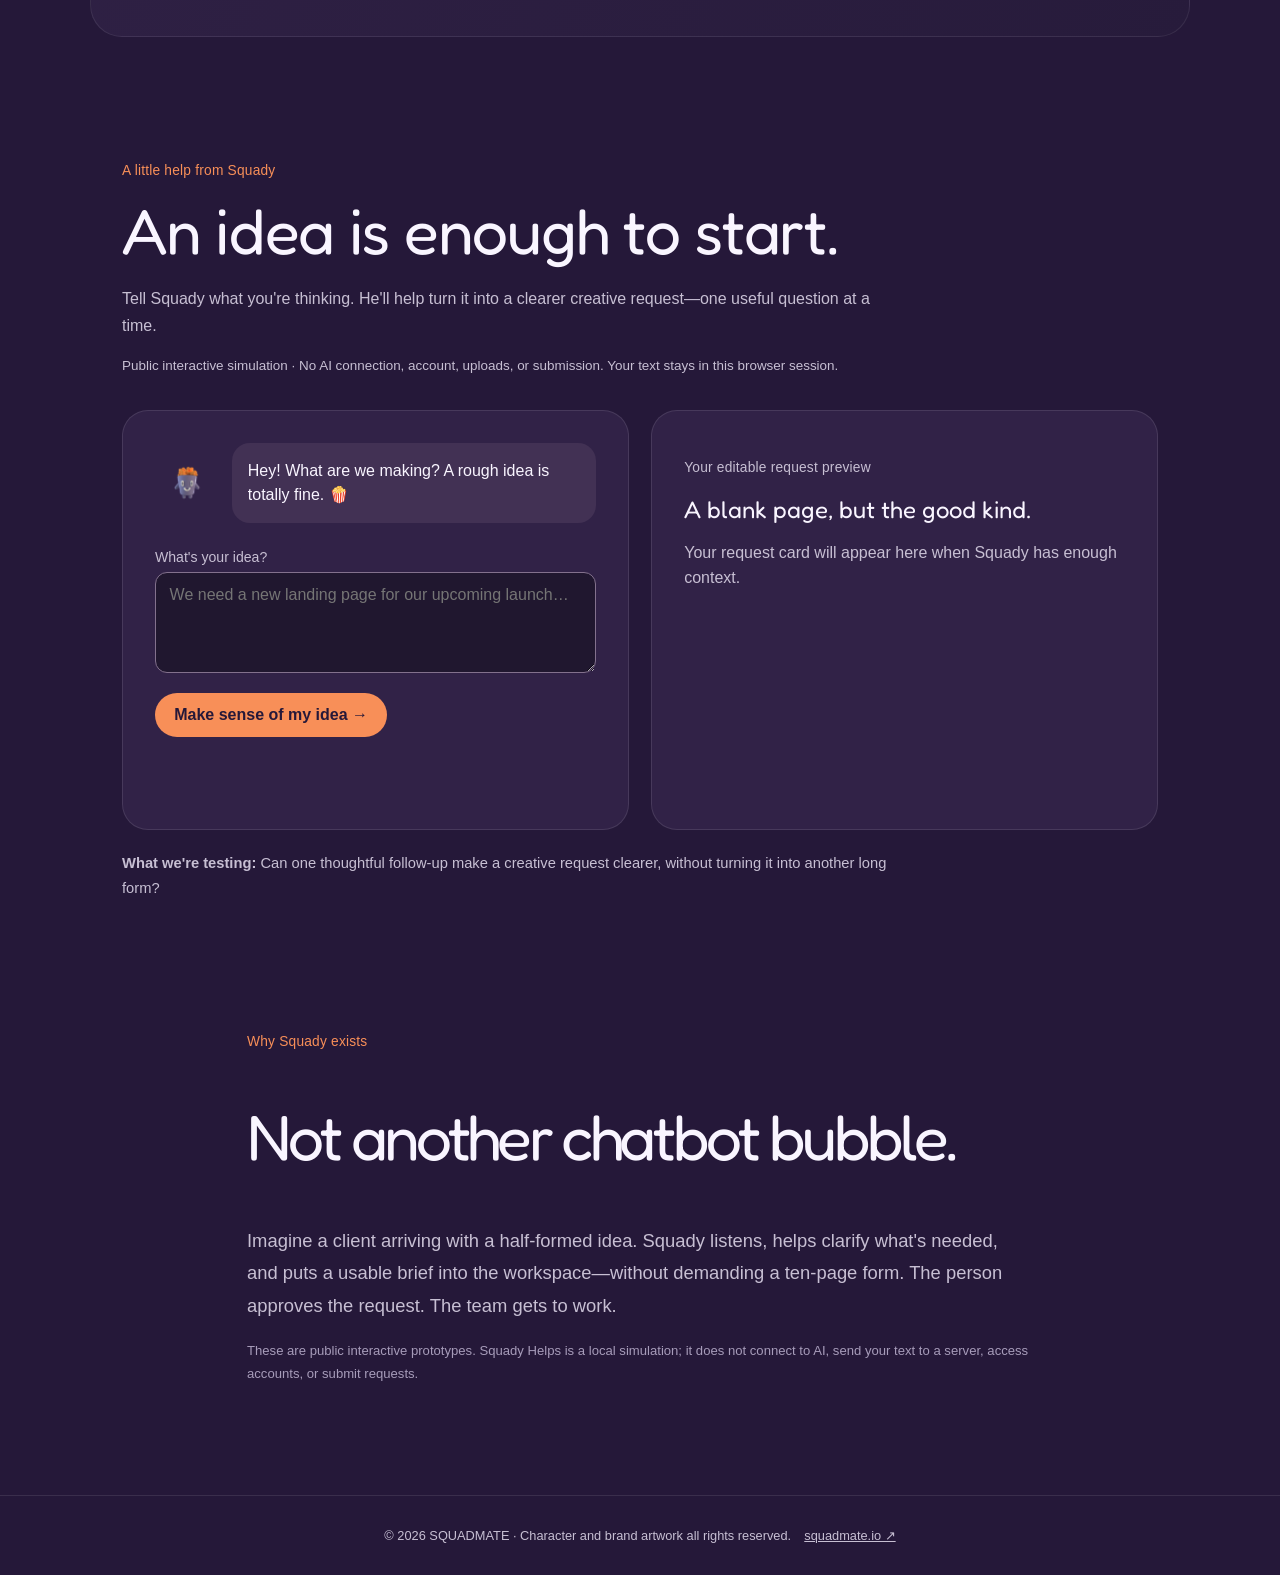
==== commit 5bb793de: "Make Squady Lab feel like a cohesive playground instead of numbered experiments" ====
--- a/index.html
+++ b/index.html
@@ -14,19 +14,19 @@
   <header class="site-header"><a class="brand" href="https://squadmate.io" rel="noopener noreferrer">SQUADMATE <span>LAB</span></a><a class="back" href="https://github.com/itsevawolf/squady-lab">Explore the lab ↗</a></header>
   <main>
     <div class="intro"><p class="eyebrow">Inside Squady’s world</p><h1>Small character.<br><em>Big personality.</em></h1><p>Meet Squady: a little companion who turns confusing work into a clearer conversation.</p></div>
-    <nav class="experiment-nav" aria-label="Explore the experiments"><a href="#experiment-001">001 · Meet Squady</a><a href="#experiment-002">002 · Squady Reacts</a><a href="#squady-helps">003 · Squady Helps</a></nav>
-    <div class="experiment-heading" id="experiment-001"><p class="eyebrow">Experiment 001 · Meet Squady</p><h2>Meet the moods.</h2><p>Our first experiment: five expressions that bring Squady’s personality to life.</p></div>
+    <nav class="experiment-nav" aria-label="Explore Squady Lab"><a href="#meet-squady">Meet Squady</a><a href="#squady-helps">Make a brief</a><a href="#about-squady">The idea behind Squady</a></nav>
+    <div class="experiment-heading" id="meet-squady"><p class="eyebrow">Get to know your sidekick</p><h2>Meet the moods.</h2><p>Pick an expression, move your cursor around, or give Squady a tap. He has a little personality of his own.</p></div>
     <section class="showcase" aria-labelledby="mood-heading">
       <div class="scene" id="squady-scene"><div class="halo"></div><img id="squady" src="assets/squady-happy.webp" alt="Squady looking happy" width="480" height="480" /><div class="shadow"></div><div class="sparkles" aria-hidden="true">✦ ✧ ✦</div></div>
       <div class="controls"><p class="eyebrow">How’s Squady feeling?</p><h2 id="mood-heading">Happy is home.</h2><p id="mood-description">Squady's everyday mood: curious, approachable, and ready to help.</p>
         <div class="mood-buttons" role="group" aria-label="Choose Squady's mood">
           <button type="button" data-mood="happy" aria-pressed="true">Happy</button><button type="button" data-mood="surprised" aria-pressed="false">Surprised</button><button type="button" data-mood="tired" aria-pressed="false">Tired</button><button type="button" data-mood="in-love" aria-pressed="false">In love</button><button type="button" data-mood="frustrated" aria-pressed="false">Frustrated</button>
         </div>
-        <label class="motion"><input id="motion-toggle" type="checkbox" checked /> Subtle movement</label><p class="play-hint" id="experiment-002"><strong>Experiment 002 · Squady Reacts</strong> — Move your cursor near Squady, or tap him for a surprise.</p><p class="reaction-message" id="reaction-message" aria-live="polite"></p>
+        <label class="motion"><input id="motion-toggle" type="checkbox" checked /> Subtle movement</label><p class="play-hint">Try it: move your cursor near Squady, or tap him for a surprise.</p><p class="reaction-message" id="reaction-message" aria-live="polite"></p>
       </div>
     </section>
 <section class="brief-lab" id="squady-helps" aria-labelledby="brief-title">
-  <div class="brief-header"><p class="eyebrow">Experiment 003 · Squady Helps</p><h2 id="brief-title">An idea is enough to start.</h2><p>Tell Squady what you're thinking. He'll help turn it into a clearer creative request—one useful question at a time.</p><p class="demo-note">Public interactive simulation · No AI connection, account, uploads, or submission. Your text stays in this browser session.</p></div>
+  <div class="brief-header"><p class="eyebrow">A little help from Squady</p><h2 id="brief-title">An idea is enough to start.</h2><p>Tell Squady what you're thinking. He'll help turn it into a clearer creative request—one useful question at a time.</p><p class="demo-note">Public interactive simulation · No AI connection, account, uploads, or submission. Your text stays in this browser session.</p></div>
   <div class="brief-layout"><div class="brief-chat"><div class="squady-message"><img src="assets/squady-happy.webp" width="64" height="64" alt="" /><p>Hey! What are we making? A rough idea is totally fine. 🍿</p></div>
   <form id="idea-form"><label for="idea-input">What's your idea?</label><textarea id="idea-input" maxlength="800" rows="4" placeholder="We need a new landing page for our upcoming launch…" required></textarea><button class="primary-action" type="submit">Make sense of my idea →</button></form>
   <div id="followup-step" hidden><div class="squady-message"><img src="assets/squady-surprised.webp" width="64" height="64" alt="" /><p id="followup-question"></p></div><form id="detail-form"><label for="detail-input">Your answer (optional)</label><textarea id="detail-input" maxlength="500" rows="3" placeholder="A little context goes a long way…"></textarea><button class="primary-action" type="submit">Preview my brief →</button></form></div>
@@ -34,7 +34,7 @@
   <div class="brief-preview" aria-live="polite"><p class="eyebrow">Your editable request preview</p><div id="preview-empty"><h3>A blank page, but the good kind.</h3><p>Your request card will appear here when Squady has enough context.</p></div><form id="preview-form" hidden><label for="brief-name">Request title</label><input id="brief-name" maxlength="120" required /><label for="brief-type">Likely workstream</label><select id="brief-type"><option>Website / digital experience</option><option>Branding / identity</option><option>Creative / content</option><option>Growth / strategy</option><option>Other / let's figure it out</option></select><label for="brief-goal">What you're trying to do</label><textarea id="brief-goal" rows="4" maxlength="1200"></textarea><label for="brief-context">Helpful context</label><textarea id="brief-context" rows="3" maxlength="800"></textarea><div class="preview-status">Draft only · Not submitted · No credits charged</div><button class="secondary-action" id="copy-brief" type="button">Copy my draft</button><p id="copy-status" role="status"></p></form></div></div>
   <p class="lab-learning"><strong>What we're testing:</strong> Can one thoughtful follow-up make a creative request clearer, without turning it into another long form?</p>
 </section>
-    <section class="story"><p class="eyebrow">Why Squady exists</p><h2>Not another chatbot bubble.</h2><p>Imagine a client arriving with a half-formed idea. Squady listens, helps clarify what's needed, and puts a usable brief into the workspace—without demanding a ten-page form. The person approves the request. The team gets to work.</p><p class="fineprint">These are public interactive prototypes. Squady Helps is a local simulation; it does not connect to AI, send your text to a server, access accounts, or submit requests.</p></section>
+    <section class="story" id="about-squady"><p class="eyebrow">Why Squady exists</p><h2>Not another chatbot bubble.</h2><p>Imagine a client arriving with a half-formed idea. Squady listens, helps clarify what's needed, and puts a usable brief into the workspace—without demanding a ten-page form. The person approves the request. The team gets to work.</p><p class="fineprint">These are public interactive prototypes. Squady Helps is a local simulation; it does not connect to AI, send your text to a server, access accounts, or submit requests.</p></section>
   </main>
   <footer>© 2026 SQUADMATE · Character and brand artwork all rights reserved. <a href="https://squadmate.io">squadmate.io ↗</a></footer>
 </body>
--- a/styles.css
+++ b/styles.css
@@ -54,3 +54,14 @@
 .lab-learning{font-size:.92rem;color:var(--soft);max-width:800px;line-height:1.7;margin:1.3rem 0}
 .brief-lab [hidden]{display:none!important}
 @media(max-width:760px){.brief-layout{grid-template-columns:1fr}.brief-lab{padding:1.2rem}.brief-chat,.brief-preview{min-height:0}}
+
+/* Lab experiment directory */
+html{scroll-behavior:smooth}
+.experiment-nav{max-width:1100px;margin:0 auto 2rem;padding:0 2rem;display:flex;flex-wrap:wrap;gap:.75rem}
+.experiment-nav a{font-size:.89rem;text-decoration:none;border:1px solid #ffffff50;border-radius:100px;padding:.68rem 1rem;color:var(--ink);transition:background .15s ease}
+.experiment-nav a:hover,.experiment-nav a:focus-visible{background:#ffffff1b;outline-offset:3px}
+.experiment-heading{max-width:1100px;margin:0 auto 1.5rem;padding:0 2rem;scroll-margin-top:2rem}
+.experiment-heading h2{font-size:clamp(2rem,4vw,3rem);margin:.45rem 0}
+.experiment-heading>p:last-child{color:var(--soft);line-height:1.6;margin:.4rem 0}
+#experiment-002,#squady-helps{scroll-margin-top:2rem}
+@media(prefers-reduced-motion:reduce){html{scroll-behavior:auto}}
